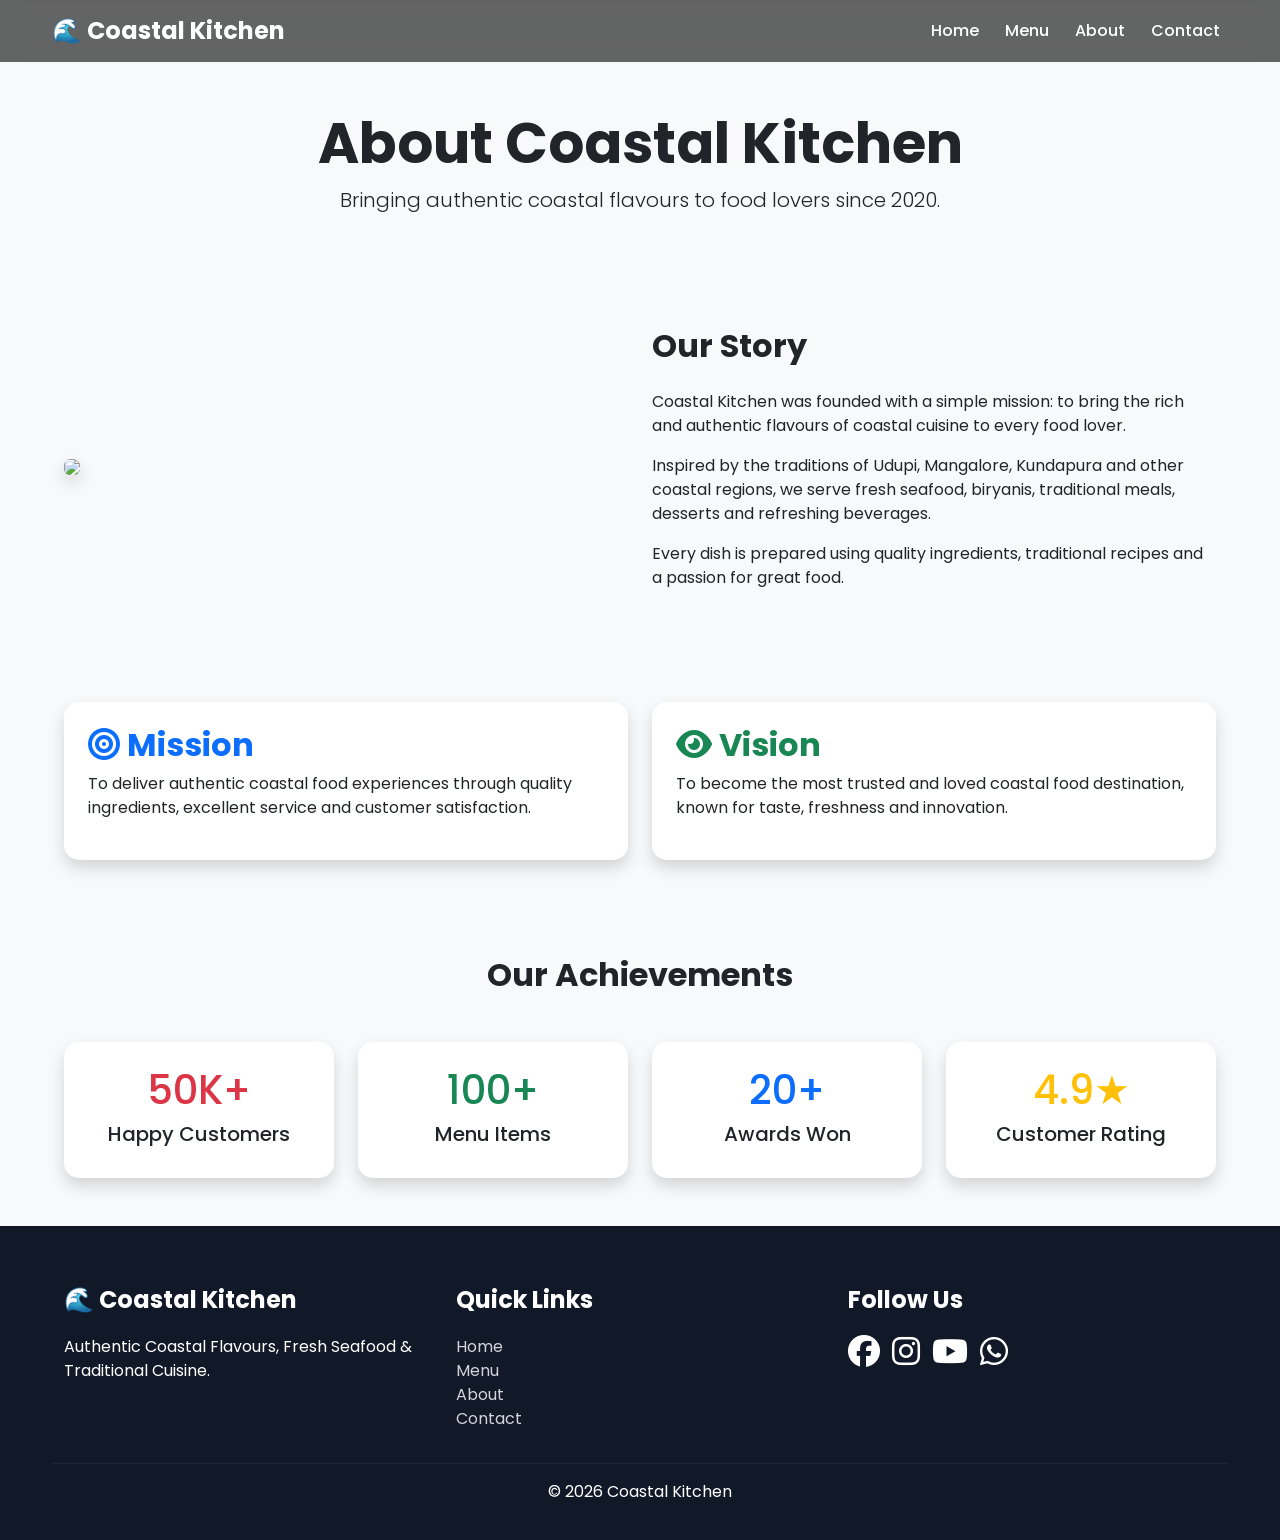
==== about.html @ a809908e "Add files via upload" ====
<!DOCTYPE html>
<html lang="en">

<head>

<meta charset="UTF-8">
<meta name="viewport" content="width=device-width, initial-scale=1.0">

<title>About Us | Coastal Kitchen</title>

<link href="https://cdn.jsdelivr.net/npm/bootstrap@5.3.3/dist/css/bootstrap.min.css" rel="stylesheet">

<link rel="stylesheet"
href="https://cdnjs.cloudflare.com/ajax/libs/font-awesome/6.5.1/css/all.min.css">

<link rel="stylesheet" href="style.css">

</head>

<body>

<!-- NAVBAR -->

<nav class="navbar navbar-expand-lg navbar-dark custom-navbar">

<div class="container">

<a class="navbar-brand fw-bold" href="index.html">
🌊 Coastal Kitchen
</a>

<button class="navbar-toggler"
type="button"
data-bs-toggle="collapse"
data-bs-target="#menu">

<span class="navbar-toggler-icon"></span>

</button>

<div class="collapse navbar-collapse" id="menu">

<ul class="navbar-nav ms-auto">

<li class="nav-item"><a class="nav-link" href="index.html">Home</a></li>
<li class="nav-item"><a class="nav-link" href="menu.html">Menu</a></li>
<li class="nav-item"><a class="nav-link active" href="about.html">About</a></li>
<li class="nav-item"><a class="nav-link" href="contact.html">Contact</a></li>

</ul>

</div>

</div>

</nav>

<!-- HERO -->

<section class="py-5 bg-light text-center">

<div class="container">

<h1 class="display-4 fw-bold">
About Coastal Kitchen
</h1>

<p class="lead">
Bringing authentic coastal flavours to food lovers since 2020.
</p>

</div>

</section>

<!-- STORY -->

<section class="py-5">

<div class="container">

<div class="row align-items-center">

<div class="col-lg-6">

<img src="https://travelclosely.com/wp-content/uploads/2019/05/best_restaurants_st_Lucia.jpg"
class="img-fluid rounded shadow">

</div>

<div class="col-lg-6">

<h2 class="fw-bold mb-4">
Our Story
</h2>

<p>
Coastal Kitchen was founded with a simple mission:
to bring the rich and authentic flavours of coastal cuisine
to every food lover.
</p>

<p>
Inspired by the traditions of Udupi, Mangalore,
Kundapura and other coastal regions, we serve
fresh seafood, biryanis, traditional meals,
desserts and refreshing beverages.
</p>

<p>
Every dish is prepared using quality ingredients,
traditional recipes and a passion for great food.
</p>

</div>

</div>

</div>

</section>

<!-- MISSION & VISION -->

<section class="py-5 bg-light">

<div class="container">

<div class="row g-4">

<div class="col-md-6">

<div class="card shadow border-0 p-4 h-100">

<h2 class="text-primary">
<i class="fas fa-bullseye"></i>
 Mission
</h2>

<p>
To deliver authentic coastal food experiences
through quality ingredients, excellent service
and customer satisfaction.
</p>

</div>

</div>

<div class="col-md-6">

<div class="card shadow border-0 p-4 h-100">

<h2 class="text-success">
<i class="fas fa-eye"></i>
 Vision
</h2>

<p>
To become the most trusted and loved coastal
food destination, known for taste, freshness
and innovation.
</p>

</div>

</div>

</div>

</div>

</section>

<!-- PART 1 END -->
 
<!-- ACHIEVEMENTS -->

<section class="py-5 bg-light">

<div class="container">

<div class="text-center mb-5">

<h2 class="fw-bold">
Our Achievements
</h2>

</div>

<div class="row text-center g-4">

<div class="col-md-3">

<div class="card shadow border-0 p-4 achievement-box">

<h1 class="text-danger">50K+</h1>

<h5>Happy Customers</h5>

</div>

</div>

<div class="col-md-3">

<div class="card shadow border-0 p-4 achievement-box">

<h1 class="text-success">100+</h1>

<h5>Menu Items</h5>

</div>

</div>

<div class="col-md-3">

<div class="card shadow border-0 p-4 achievement-box">

<h1 class="text-primary">20+</h1>

<h5>Awards Won</h5>

</div>

</div>

<div class="col-md-3">

<div class="card shadow border-0 p-4 achievement-box">

<h1 class="text-warning">4.9★</h1>

<h5>Customer Rating</h5>

</div>

</div>

</div>

</div>

</section>



<!-- FOOTER -->
<footer class="footer">

<div class="container">

<div class="row">

<div class="col-md-4">

<h4>🌊 Coastal Kitchen</h4>

<p>
Authentic Coastal Flavours,
Fresh Seafood & Traditional Cuisine.
</p>

</div>

<div class="col-md-4">

<h4>Quick Links</h4>

<ul class="list-unstyled">

<li><a href="index.html">Home</a></li>
<li><a href="menu.html">Menu</a></li>
<li><a href="about.html">About</a></li>
<li><a href="contact.html">Contact</a></li>

</ul>

</div>

<div class="col-md-4">

<h4>Follow Us</h4>

<i class="fab fa-facebook fa-2x me-2"></i>
<i class="fab fa-instagram fa-2x me-2"></i>
<i class="fab fa-youtube fa-2x me-2"></i>
<i class="fab fa-whatsapp fa-2x"></i>

</div>

</div>

<hr>

<div class="text-center">

<p>
© 2026 Coastal Kitchen
</p>

</div>

</div>

</footer>

<script src="https://cdn.jsdelivr.net/npm/bootstrap@5.3.3/dist/js/bootstrap.bundle.min.js"></script>

</body>
</html>
---- style.css ----
@import url('https://fonts.googleapis.com/css2?family=Poppins:wght@300;400;500;600;700;800&display=swap');

*{
margin:0;
padding:0;
box-sizing:border-box;
font-family:'Poppins',sans-serif;
}

html{
scroll-behavior:smooth;
}

body{
background:#f8f9fa;
overflow-x:hidden;
}

/* NAVBAR */

.custom-navbar{
background:rgba(0,0,0,0.6);
backdrop-filter:blur(10px);
}

.navbar-brand{
font-size:1.5rem;
font-weight:700;
}

.nav-link{
color:white !important;
margin-left:10px;
font-weight:500;
}

.nav-link:hover{
color:#ffc107 !important;
}

/* HERO */

.hero-section{
height:100vh;

background:
linear-gradient(
rgba(0,0,0,0.55),
rgba(0,0,0,0.55)),
url('https://images.unsplash.com/photo-1414235077428-338989a2e8c0?w=1920');

background-size:cover;
background-position:center;
display:flex;
align-items:center;
justify-content:center;
text-align:center;
}

.hero-overlay{
width:100%;
}

.hero-section h1{
font-size:4rem;
font-weight:800;
}

.hero-section p{
font-size:1.3rem;
}



/* SECTION TITLE */

section h2{
font-weight:700;
}

/* CATEGORY CARD */

.category-card{
background:white;
border-radius:15px;
overflow:hidden;
text-align:center;
box-shadow:0 5px 20px rgba(0,0,0,0.08);
transition:0.4s;
}

.category-card:hover{
transform:translateY(-8px);
}

.category-card img{
width:100%;
height:220px;
object-fit:cover;
}

.category-card h5{
padding:15px;
font-weight:600;
}

/* COLLECTIONS */

.collection-card{
position:relative;
overflow:hidden;
border-radius:15px;
cursor:pointer;
}

.collection-card img{
width:100%;
height:320px;
object-fit:cover;
transition:0.5s;
}

.collection-card:hover img{
transform:scale(1.08);
}

.collection-overlay{
position:absolute;
bottom:0;
left:0;
width:100%;
padding:20px;
color:white;

background:
linear-gradient(
transparent,
rgba(0,0,0,0.9));
}

/* RESTAURANT CARD */

.restaurant-card{
background:white;
border-radius:15px;
overflow:hidden;
box-shadow:0 5px 20px rgba(0,0,0,0.08);
transition:0.4s;
}

.restaurant-card:hover{
transform:translateY(-10px);
}

.restaurant-card img{
width:100%;
height:250px;
object-fit:cover;
display:block;
}
/* FOOD CARD */

.food-item-card{
background:white;

border-radius:15px;
overflow:hidden;
box-shadow:0 5px 20px rgba(0,0,0,0.08);
transition:0.4s;
}

.food-item-card:hover{
transform:translateY(-8px);
}

.food-item-card img{
width:100%;
height:250px;
object-fit:cover;
display:block;
}

/* OFFER SECTION */

.offer-section{
background:
linear-gradient(
135deg,
#ff512f,
#dd2476);
}
.offer-card{
    height:100%;
    padding:30px;
    text-align:center;
    border-radius:15px;
    background:rgb(240, 241, 240);
    box-shadow:0 4px 15px rgba(0,0,0,0.1);
}



.offer-card h2{
font-weight:800;
color:#dc3545;
}

/* APP SECTION */

.app-section img{
max-height:450px;
}

/* REVIEWS */

.review-card{
background:white;
padding:30px;
border-radius:15px;
text-align:center;
height:100%;

box-shadow:0 5px 20px rgba(0,0,0,0.08);
}

/* NEWSLETTER */

.newsletter-section{
background:white;
}

.newsletter-section input{
height:55px;
}

/* ABOUT PAGE */

.achievement-box{
transition:0.4s;
}

.achievement-box:hover{
transform:translateY(-8px);
}

/* CONTACT PAGE */

.card{
border-radius:15px;
}

/* FOOTER */

.footer{
background:#111827;
color:white;
padding:60px 0 20px;
}

.footer h4{
margin-bottom:20px;
font-weight:700;
}

.footer a{
color:#d1d5db;
text-decoration:none;
}

.footer a:hover{
color:#ffc107;
}

.footer i{
transition:0.3s;
}

.footer i:hover{
transform:scale(1.2);
color:#ffc107;
}

.footer hr{
border-color:rgba(255,255,255,0.2);
}

/* BUTTONS */

.btn{
border-radius:10px;
}

/* RESPONSIVE */

@media(max-width:992px){

.hero-section h1{
font-size:3rem;
}

.collection-card img{
height:250px;
}

}

@media(max-width:768px){

.hero-section{
height:auto;
padding:140px 0 80px;
}

.hero-section h1{
font-size:2.3rem;
}

.hero-section p{
font-size:1rem;
}

.location-select,
.search-input,
.search-btn{
height:50px;
}

.category-card img{
width:100%;
height:250px;
object-fit:cover;
display:block;
}

.collection-card img{
height:220px;
}

}

@media(max-width:576px){

.hero-section h1{
font-size:1.8rem;
}

.navbar-brand{
font-size:1.2rem;
}

}
.category-card img{
    width:100%;
    height:220px;
    object-fit:cover;
}
/* WHY CHOOSE US CARDS */

.features{
    padding:60px 0;
}

.features-card{
    background:#fff;
    padding:30px 20px;
    border-radius:15px;
    text-align:center;
    box-shadow:0 5px 20px rgba(0,0,0,0.08);
    transition:0.4s;
    height:100%;
}

.features-card:hover{
    transform:translateY(-8px);
}

.features-card i{
    margin-bottom:15px;
}

.features-card h5{
    font-weight:600;
    margin-bottom:10px;
}

.features-card p{
    color:#666;
    margin:0;
}
/* RESPONSIVE IMPROVEMENTS */

.container{
max-width:1200px;
}

img{
max-width:100%;
height:auto;
}

.food-item-card,
.category-card,
.restaurant-card,
.features-card{
height:100%;
}

.row{
margin-left:0;
margin-right:0;
}

@media (max-width:992px){

.hero-section h1{
font-size:3rem;
}

.collection-card img{
height:250px;
}

}

@media (max-width:768px){

.hero-section{
height:auto;
padding:120px 0 80px;
}

.hero-section h1{
font-size:2.2rem;
}

.hero-section p{
font-size:1rem;
}

.food-item-card img,
.category-card img,
.restaurant-card img{
height:200px;
}

.footer{
text-align:center;
}

}

@media (max-width:576px){

.hero-section h1{
font-size:1.8rem;
}

.navbar-brand{
font-size:1.1rem;
}

.food-item-card img,
.category-card img,
.restaurant-card img{
height:180px;
}

}
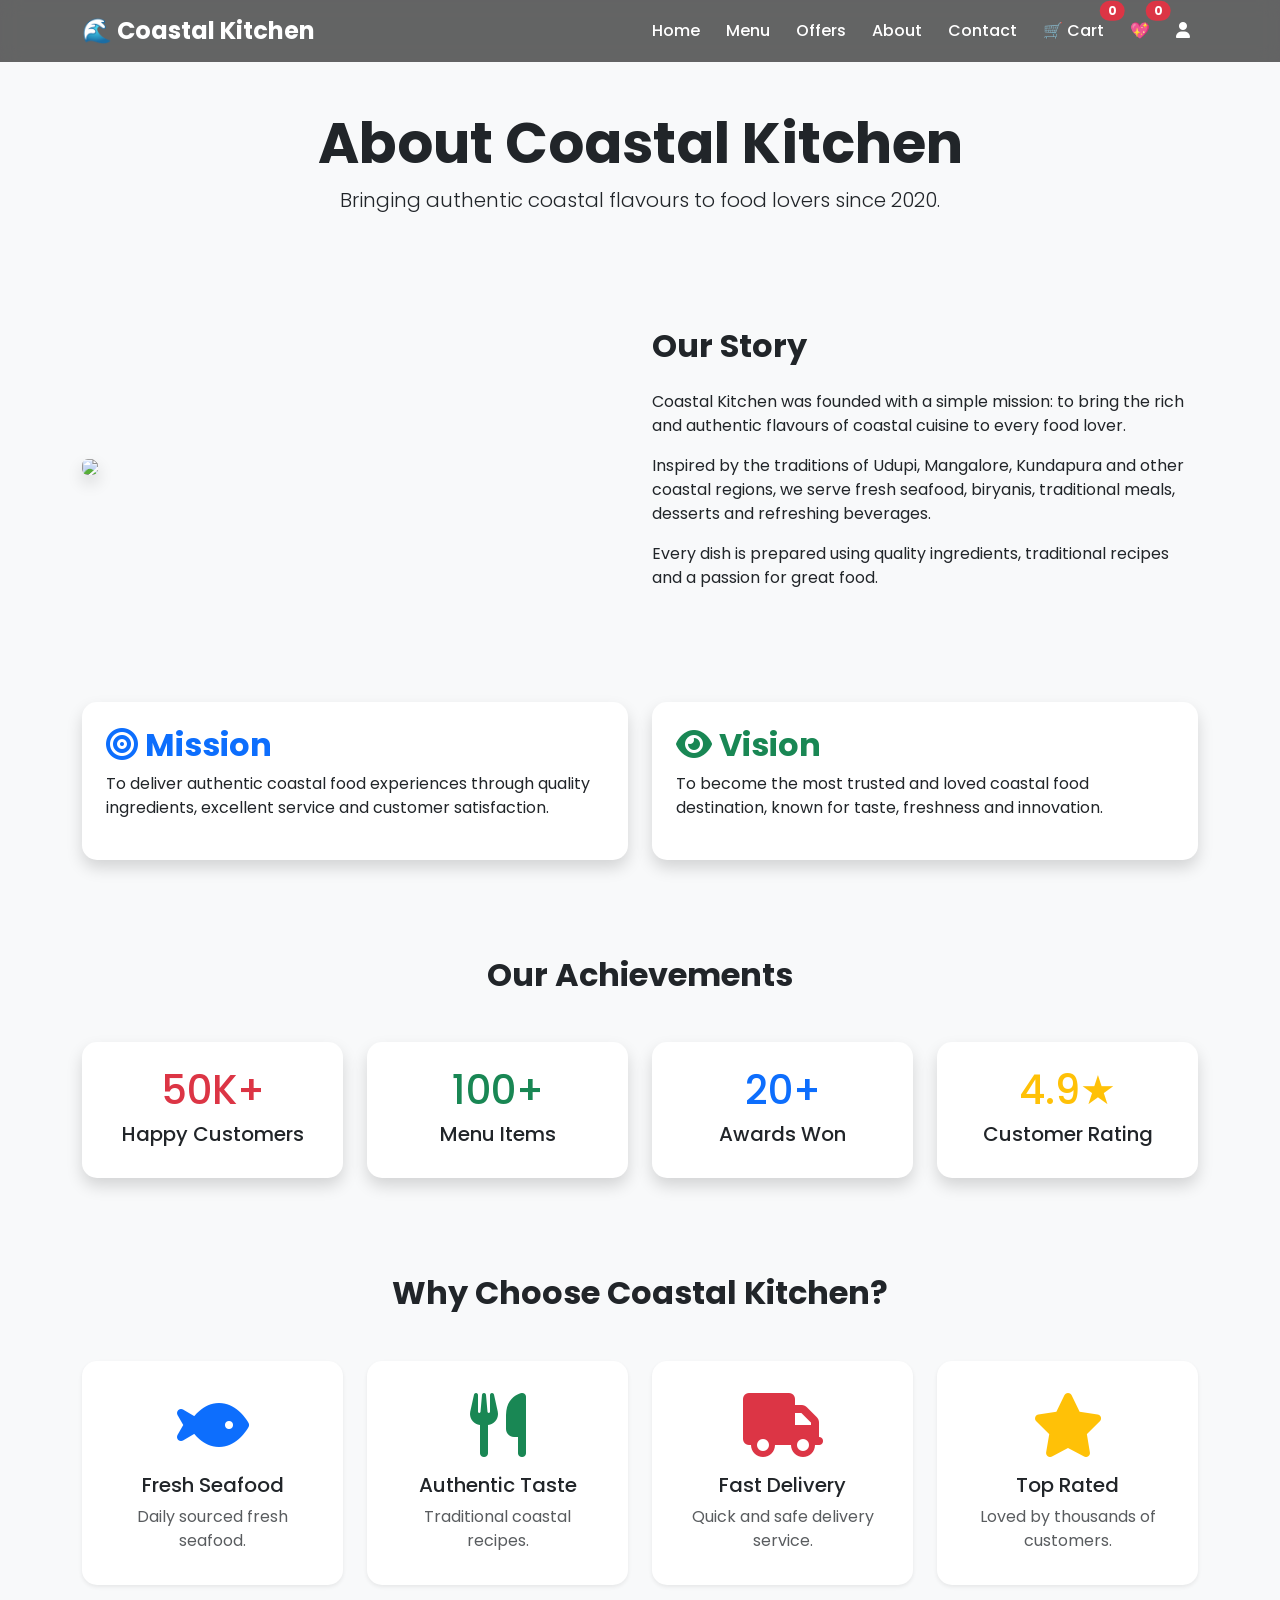
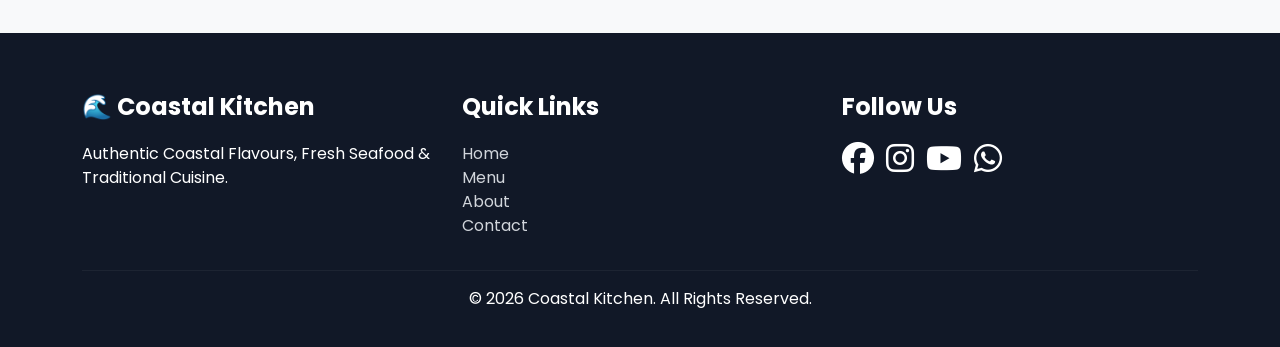
==== commit 7ec458a9: "added a wishlist" ====
--- a/about.html
+++ b/about.html
@@ -1,312 +1,386 @@
-<!DOCTYPE html>
-<html lang="en">
-
-<head>
-
-<meta charset="UTF-8">
-<meta name="viewport" content="width=device-width, initial-scale=1.0">
-
-<title>About Us | Coastal Kitchen</title>
-
-<link href="https://cdn.jsdelivr.net/npm/bootstrap@5.3.3/dist/css/bootstrap.min.css" rel="stylesheet">
-
-<link rel="stylesheet"
-href="https://cdnjs.cloudflare.com/ajax/libs/font-awesome/6.5.1/css/all.min.css">
-
-<link rel="stylesheet" href="style.css">
-
-</head>
-
-<body>
-
-<!-- NAVBAR -->
-
-<nav class="navbar navbar-expand-lg navbar-dark custom-navbar">
-
-<div class="container">
-
-<a class="navbar-brand fw-bold" href="index.html">
-🌊 Coastal Kitchen
-</a>
-
-<button class="navbar-toggler"
-type="button"
-data-bs-toggle="collapse"
-data-bs-target="#menu">
-
-<span class="navbar-toggler-icon"></span>
-
-</button>
-
-<div class="collapse navbar-collapse" id="menu">
-
-<ul class="navbar-nav ms-auto">
-
-<li class="nav-item"><a class="nav-link" href="index.html">Home</a></li>
-<li class="nav-item"><a class="nav-link" href="menu.html">Menu</a></li>
-<li class="nav-item"><a class="nav-link active" href="about.html">About</a></li>
-<li class="nav-item"><a class="nav-link" href="contact.html">Contact</a></li>
-
-</ul>
-
-</div>
-
-</div>
-
-</nav>
-
-<!-- HERO -->
-
-<section class="py-5 bg-light text-center">
-
-<div class="container">
-
-<h1 class="display-4 fw-bold">
-About Coastal Kitchen
-</h1>
-
-<p class="lead">
-Bringing authentic coastal flavours to food lovers since 2020.
-</p>
-
-</div>
-
-</section>
-
-<!-- STORY -->
-
-<section class="py-5">
-
-<div class="container">
-
-<div class="row align-items-center">
-
-<div class="col-lg-6">
-
-<img src="https://travelclosely.com/wp-content/uploads/2019/05/best_restaurants_st_Lucia.jpg"
-class="img-fluid rounded shadow">
-
-</div>
-
-<div class="col-lg-6">
-
-<h2 class="fw-bold mb-4">
-Our Story
-</h2>
-
-<p>
-Coastal Kitchen was founded with a simple mission:
-to bring the rich and authentic flavours of coastal cuisine
-to every food lover.
-</p>
-
-<p>
-Inspired by the traditions of Udupi, Mangalore,
-Kundapura and other coastal regions, we serve
-fresh seafood, biryanis, traditional meals,
-desserts and refreshing beverages.
-</p>
-
-<p>
-Every dish is prepared using quality ingredients,
-traditional recipes and a passion for great food.
-</p>
-
-</div>
-
-</div>
-
-</div>
-
-</section>
-
-<!-- MISSION & VISION -->
-
-<section class="py-5 bg-light">
-
-<div class="container">
-
-<div class="row g-4">
-
-<div class="col-md-6">
-
-<div class="card shadow border-0 p-4 h-100">
-
-<h2 class="text-primary">
-<i class="fas fa-bullseye"></i>
- Mission
-</h2>
-
-<p>
-To deliver authentic coastal food experiences
-through quality ingredients, excellent service
-and customer satisfaction.
-</p>
-
-</div>
-
-</div>
-
-<div class="col-md-6">
-
-<div class="card shadow border-0 p-4 h-100">
-
-<h2 class="text-success">
-<i class="fas fa-eye"></i>
- Vision
-</h2>
-
-<p>
-To become the most trusted and loved coastal
-food destination, known for taste, freshness
-and innovation.
-</p>
-
-</div>
-
-</div>
-
-</div>
-
-</div>
-
-</section>
-
-<!-- PART 1 END -->
- 
-<!-- ACHIEVEMENTS -->
-
-<section class="py-5 bg-light">
-
-<div class="container">
-
-<div class="text-center mb-5">
-
-<h2 class="fw-bold">
-Our Achievements
-</h2>
-
-</div>
-
-<div class="row text-center g-4">
-
-<div class="col-md-3">
-
-<div class="card shadow border-0 p-4 achievement-box">
-
-<h1 class="text-danger">50K+</h1>
-
-<h5>Happy Customers</h5>
-
-</div>
-
-</div>
-
-<div class="col-md-3">
-
-<div class="card shadow border-0 p-4 achievement-box">
-
-<h1 class="text-success">100+</h1>
-
-<h5>Menu Items</h5>
-
-</div>
-
-</div>
-
-<div class="col-md-3">
-
-<div class="card shadow border-0 p-4 achievement-box">
-
-<h1 class="text-primary">20+</h1>
-
-<h5>Awards Won</h5>
-
-</div>
-
-</div>
-
-<div class="col-md-3">
-
-<div class="card shadow border-0 p-4 achievement-box">
-
-<h1 class="text-warning">4.9★</h1>
-
-<h5>Customer Rating</h5>
-
-</div>
-
-</div>
-
-</div>
-
-</div>
-
-</section>
-
-
-
-<!-- FOOTER -->
-<footer class="footer">
-
-<div class="container">
-
-<div class="row">
-
-<div class="col-md-4">
-
-<h4>🌊 Coastal Kitchen</h4>
-
-<p>
-Authentic Coastal Flavours,
-Fresh Seafood & Traditional Cuisine.
-</p>
-
-</div>
-
-<div class="col-md-4">
-
-<h4>Quick Links</h4>
-
-<ul class="list-unstyled">
-
-<li><a href="index.html">Home</a></li>
-<li><a href="menu.html">Menu</a></li>
-<li><a href="about.html">About</a></li>
-<li><a href="contact.html">Contact</a></li>
-
-</ul>
-
-</div>
-
-<div class="col-md-4">
-
-<h4>Follow Us</h4>
-
-<i class="fab fa-facebook fa-2x me-2"></i>
-<i class="fab fa-instagram fa-2x me-2"></i>
-<i class="fab fa-youtube fa-2x me-2"></i>
-<i class="fab fa-whatsapp fa-2x"></i>
-
-</div>
-
-</div>
-
-<hr>
-
-<div class="text-center">
-
-<p>
-© 2026 Coastal Kitchen
-</p>
-
-</div>
-
-</div>
-
-</footer>
-
-<script src="https://cdn.jsdelivr.net/npm/bootstrap@5.3.3/dist/js/bootstrap.bundle.min.js"></script>
-
-</body>
+<!DOCTYPE html>
+<html lang="en">
+
+<head>
+
+<meta charset="UTF-8">
+<meta name="viewport" content="width=device-width, initial-scale=1.0">
+
+<title>About Us | Coastal Kitchen</title>
+
+<link href="https://cdn.jsdelivr.net/npm/bootstrap@5.3.3/dist/css/bootstrap.min.css" rel="stylesheet">
+
+<link rel="stylesheet"
+href="https://cdnjs.cloudflare.com/ajax/libs/font-awesome/6.5.1/css/all.min.css">
+
+<link rel="stylesheet" href="style.css">
+
+</head>
+
+<body>
+
+<!-- NAVBAR -->
+
+<nav class="navbar navbar-expand-lg navbar-dark custom-navbar">
+
+<div class="container">
+
+<a class="navbar-brand fw-bold" href="index.html">
+🌊 Coastal Kitchen
+</a>
+
+<button class="navbar-toggler"
+type="button"
+data-bs-toggle="collapse"
+data-bs-target="#menu">
+
+<span class="navbar-toggler-icon"></span>
+
+</button>
+
+<div class="collapse navbar-collapse" id="menu">
+
+<ul class="navbar-nav ms-auto">
+
+<li class="nav-item"><a class="nav-link" href="index.html">Home</a></li>
+
+<li class="nav-item"><a class="nav-link" href="menu.html">Menu</a></li>
+<li class="nav-item"><a class="nav-link" href="offers.html">Offers</a></li>
+
+<li class="nav-item"><a class="nav-link active" href="about.html">About</a></li>
+<li class="nav-item"><a class="nav-link" href="contact.html">Contact</a></li>
+
+<li class="nav-item">
+    <a class="nav-link position-relative" href="cart.html">🛒 Cart <span id="cartCount" class="position-absolute top-0 start-100 translate-middle badge rounded-pill bg-danger">0</span></a>
+</li>
+
+<li class="nav-item">
+    <a class="nav-link position-relative" href="wishlist.html">💖 <span id="wishlistCount" class="position-absolute top-0 start-100 translate-middle badge rounded-pill bg-danger">0</span></a>
+</li>
+
+<li class="nav-item">
+    <a class="nav-link" href="profile.html" title="Profile">
+        <i class="fa-solid fa-user"></i>
+    </a>
+</li>
+
+</ul>
+
+</div>
+
+</div>
+
+</nav>
+
+<section class="py-5 bg-light text-center">
+
+<div class="container">
+
+<h1 class="display-4 fw-bold">
+About Coastal Kitchen
+</h1>
+
+<p class="lead">
+Bringing authentic coastal flavours to food lovers since 2020.
+</p>
+
+</div>
+
+</section>
+
+<!-- STORY -->
+
+<section class="py-5">
+
+<div class="container">
+
+<div class="row align-items-center">
+
+<div class="col-lg-6">
+
+<img src="https://travelclosely.com/wp-content/uploads/2019/05/best_restaurants_st_Lucia.jpg"
+class="img-fluid rounded shadow">
+
+</div>
+
+<div class="col-lg-6">
+
+<h2 class="fw-bold mb-4">
+Our Story
+</h2>
+
+<p>
+Coastal Kitchen was founded with a simple mission:
+to bring the rich and authentic flavours of coastal cuisine
+to every food lover.
+</p>
+
+<p>
+Inspired by the traditions of Udupi, Mangalore,
+Kundapura and other coastal regions, we serve
+fresh seafood, biryanis, traditional meals,
+desserts and refreshing beverages.
+</p>
+
+<p>
+Every dish is prepared using quality ingredients,
+traditional recipes and a passion for great food.
+</p>
+
+</div>
+
+</div>
+
+</div>
+
+</section>
+
+<!-- MISSION & VISION -->
+
+<section class="py-5 bg-light">
+
+<div class="container">
+
+<div class="row g-4">
+
+<div class="col-md-6">
+
+<div class="card shadow border-0 p-4 h-100">
+
+<h2 class="text-primary">
+<i class="fas fa-bullseye"></i>
+ Mission
+</h2>
+
+<p>
+To deliver authentic coastal food experiences
+through quality ingredients, excellent service
+and customer satisfaction.
+</p>
+
+</div>
+
+</div>
+
+<div class="col-md-6">
+
+<div class="card shadow border-0 p-4 h-100">
+
+<h2 class="text-success">
+<i class="fas fa-eye"></i>
+ Vision
+</h2>
+
+<p>
+To become the most trusted and loved coastal
+food destination, known for taste, freshness
+and innovation.
+</p>
+
+</div>
+
+</div>
+
+</div>
+
+</div>
+
+</section>
+
+<!-- PART 1 END -->
+ 
+<!-- ACHIEVEMENTS -->
+
+<section class="py-5 bg-light">
+
+<div class="container">
+
+<div class="text-center mb-5">
+
+<h2 class="fw-bold">
+Our Achievements
+</h2>
+
+</div>
+
+<div class="row text-center g-4">
+
+<div class="col-md-3">
+
+<div class="card shadow border-0 p-4 achievement-box">
+
+<h1 class="text-danger">50K+</h1>
+
+<h5>Happy Customers</h5>
+
+</div>
+
+</div>
+
+<div class="col-md-3">
+
+<div class="card shadow border-0 p-4 achievement-box">
+
+<h1 class="text-success">100+</h1>
+
+<h5>Menu Items</h5>
+
+</div>
+
+</div>
+
+<div class="col-md-3">
+
+<div class="card shadow border-0 p-4 achievement-box">
+
+<h1 class="text-primary">20+</h1>
+
+<h5>Awards Won</h5>
+
+</div>
+
+</div>
+
+<div class="col-md-3">
+
+<div class="card shadow border-0 p-4 achievement-box">
+
+<h1 class="text-warning">4.9★</h1>
+
+<h5>Customer Rating</h5>
+
+</div>
+
+</div>
+
+</div>
+
+</div>
+
+</section>
+
+
+
+<!-- FOOTER -->
+
+<!-- FEATURES / WHY CHOOSE -->
+<section class="py-5">
+	<div class="container">
+		<div class="text-center mb-5">
+			<h2 class="fw-bold">Why Choose Coastal Kitchen?</h2>
+		</div>
+
+		<div class="row text-center g-4">
+
+			<div class="col-md-3">
+				<div class="card shadow-sm border-0 h-100 p-3">
+					<div class="card-body">
+						<i class="fas fa-fish fa-4x text-primary mb-3"></i>
+						<h5 class="card-title">Fresh Seafood</h5>
+						<p class="card-text text-muted">Daily sourced fresh seafood.</p>
+					</div>
+				</div>
+			</div>
+
+			<div class="col-md-3">
+				<div class="card shadow-sm border-0 h-100 p-3">
+					<div class="card-body">
+						<i class="fas fa-utensils fa-4x text-success mb-3"></i>
+						<h5 class="card-title">Authentic Taste</h5>
+						<p class="card-text text-muted">Traditional coastal recipes.</p>
+					</div>
+				</div>
+			</div>
+
+			<div class="col-md-3">
+				<div class="card shadow-sm border-0 h-100 p-3">
+					<div class="card-body">
+						<i class="fas fa-truck fa-4x text-danger mb-3"></i>
+						<h5 class="card-title">Fast Delivery</h5>
+						<p class="card-text text-muted">Quick and safe delivery service.</p>
+					</div>
+				</div>
+			</div>
+
+			<div class="col-md-3">
+				<div class="card shadow-sm border-0 h-100 p-3">
+					<div class="card-body">
+						<i class="fas fa-star fa-4x text-warning mb-3"></i>
+						<h5 class="card-title">Top Rated</h5>
+						<p class="card-text text-muted">Loved by thousands of customers.</p>
+					</div>
+				</div>
+			</div>
+
+		</div>
+	</div>
+</section>
+
+<footer class="footer">
+
+<div class="container">
+
+<div class="row">
+
+<div class="col-md-4">
+
+<h4>🌊 Coastal Kitchen</h4>
+
+<p>
+Authentic Coastal Flavours,
+Fresh Seafood & Traditional Cuisine.
+</p>
+
+</div>
+
+<div class="col-md-4">
+
+<h4>Quick Links</h4>
+
+<ul class="list-unstyled">
+
+<li><a href="index.html">Home</a></li>
+<li><a href="menu.html">Menu</a></li>
+<li><a href="about.html">About</a></li>
+<li><a href="contact.html">Contact</a></li>
+
+</ul>
+
+</div>
+
+<div class="col-md-4">
+
+<h4>Follow Us</h4>
+
+<i class="fab fa-facebook fa-2x me-2"></i>
+<i class="fab fa-instagram fa-2x me-2"></i>
+<i class="fab fa-youtube fa-2x me-2"></i>
+<i class="fab fa-whatsapp fa-2x"></i>
+
+</div>
+
+</div>
+
+<hr>
+
+<div class="text-center">
+
+<p>
+© 2026 Coastal Kitchen. All Rights Reserved.
+</p>
+
+</div>
+
+</div>
+
+</footer>
+
+<script src="https://cdn.jsdelivr.net/npm/bootstrap@5.3.3/dist/js/bootstrap.bundle.min.js"></script>
+<script src="cart.js"></script>
+<script>
+    if (typeof updateCartCount === 'function') updateCartCount();
+    if (typeof updateWishlistCount === 'function') updateWishlistCount();
+</script>
+
+</body>
 </html>
--- a/style.css
+++ b/style.css
@@ -1,468 +1,414 @@
-@import url('https://fonts.googleapis.com/css2?family=Poppins:wght@300;400;500;600;700;800&display=swap');
-
-*{
-margin:0;
-padding:0;
-box-sizing:border-box;
-font-family:'Poppins',sans-serif;
-}
-
-html{
-scroll-behavior:smooth;
-}
-
-body{
-background:#f8f9fa;
-overflow-x:hidden;
-}
-
-/* NAVBAR */
-
-.custom-navbar{
-background:rgba(0,0,0,0.6);
-backdrop-filter:blur(10px);
-}
-
-.navbar-brand{
-font-size:1.5rem;
-font-weight:700;
-}
-
-.nav-link{
-color:white !important;
-margin-left:10px;
-font-weight:500;
-}
-
-.nav-link:hover{
-color:#ffc107 !important;
-}
-
-/* HERO */
-
-.hero-section{
-height:100vh;
-
-background:
-linear-gradient(
-rgba(0,0,0,0.55),
-rgba(0,0,0,0.55)),
-url('https://images.unsplash.com/photo-1414235077428-338989a2e8c0?w=1920');
-
-background-size:cover;
-background-position:center;
-display:flex;
-align-items:center;
-justify-content:center;
-text-align:center;
-}
-
-.hero-overlay{
-width:100%;
-}
-
-.hero-section h1{
-font-size:4rem;
-font-weight:800;
-}
-
-.hero-section p{
-font-size:1.3rem;
-}
-
-
-
-/* SECTION TITLE */
-
-section h2{
-font-weight:700;
-}
-
-/* CATEGORY CARD */
-
-.category-card{
-background:white;
-border-radius:15px;
-overflow:hidden;
-text-align:center;
-box-shadow:0 5px 20px rgba(0,0,0,0.08);
-transition:0.4s;
-}
-
-.category-card:hover{
-transform:translateY(-8px);
-}
-
-.category-card img{
-width:100%;
-height:220px;
-object-fit:cover;
-}
-
-.category-card h5{
-padding:15px;
-font-weight:600;
-}
-
-/* COLLECTIONS */
-
-.collection-card{
-position:relative;
-overflow:hidden;
-border-radius:15px;
-cursor:pointer;
-}
-
-.collection-card img{
-width:100%;
-height:320px;
-object-fit:cover;
-transition:0.5s;
-}
-
-.collection-card:hover img{
-transform:scale(1.08);
-}
-
-.collection-overlay{
-position:absolute;
-bottom:0;
-left:0;
-width:100%;
-padding:20px;
-color:white;
-
-background:
-linear-gradient(
-transparent,
-rgba(0,0,0,0.9));
-}
-
-/* RESTAURANT CARD */
-
-.restaurant-card{
-background:white;
-border-radius:15px;
-overflow:hidden;
-box-shadow:0 5px 20px rgba(0,0,0,0.08);
-transition:0.4s;
-}
-
-.restaurant-card:hover{
-transform:translateY(-10px);
-}
-
-.restaurant-card img{
-width:100%;
-height:250px;
-object-fit:cover;
-display:block;
-}
-/* FOOD CARD */
-
-.food-item-card{
-background:white;
-
-border-radius:15px;
-overflow:hidden;
-box-shadow:0 5px 20px rgba(0,0,0,0.08);
-transition:0.4s;
-}
-
-.food-item-card:hover{
-transform:translateY(-8px);
-}
-
-.food-item-card img{
-width:100%;
-height:250px;
-object-fit:cover;
-display:block;
-}
-
-/* OFFER SECTION */
-
-.offer-section{
-background:
-linear-gradient(
-135deg,
-#ff512f,
-#dd2476);
-}
-.offer-card{
-    height:100%;
-    padding:30px;
-    text-align:center;
-    border-radius:15px;
-    background:rgb(240, 241, 240);
-    box-shadow:0 4px 15px rgba(0,0,0,0.1);
-}
-
-
-
-.offer-card h2{
-font-weight:800;
-color:#dc3545;
-}
-
-/* APP SECTION */
-
-.app-section img{
-max-height:450px;
-}
-
-/* REVIEWS */
-
-.review-card{
-background:white;
-padding:30px;
-border-radius:15px;
-text-align:center;
-height:100%;
-
-box-shadow:0 5px 20px rgba(0,0,0,0.08);
-}
-
-/* NEWSLETTER */
-
-.newsletter-section{
-background:white;
-}
-
-.newsletter-section input{
-height:55px;
-}
-
-/* ABOUT PAGE */
-
-.achievement-box{
-transition:0.4s;
-}
-
-.achievement-box:hover{
-transform:translateY(-8px);
-}
-
-/* CONTACT PAGE */
-
-.card{
-border-radius:15px;
-}
-
-/* FOOTER */
-
-.footer{
-background:#111827;
-color:white;
-padding:60px 0 20px;
-}
-
-.footer h4{
-margin-bottom:20px;
-font-weight:700;
-}
-
-.footer a{
-color:#d1d5db;
-text-decoration:none;
-}
-
-.footer a:hover{
-color:#ffc107;
-}
-
-.footer i{
-transition:0.3s;
-}
-
-.footer i:hover{
-transform:scale(1.2);
-color:#ffc107;
-}
-
-.footer hr{
-border-color:rgba(255,255,255,0.2);
-}
-
-/* BUTTONS */
-
-.btn{
-border-radius:10px;
-}
-
-/* RESPONSIVE */
-
-@media(max-width:992px){
-
-.hero-section h1{
-font-size:3rem;
-}
-
-.collection-card img{
-height:250px;
-}
-
-}
-
-@media(max-width:768px){
-
-.hero-section{
-height:auto;
-padding:140px 0 80px;
-}
-
-.hero-section h1{
-font-size:2.3rem;
-}
-
-.hero-section p{
-font-size:1rem;
-}
-
-.location-select,
-.search-input,
-.search-btn{
-height:50px;
-}
-
-.category-card img{
-width:100%;
-height:250px;
-object-fit:cover;
-display:block;
-}
-
-.collection-card img{
-height:220px;
-}
-
-}
-
-@media(max-width:576px){
-
-.hero-section h1{
-font-size:1.8rem;
-}
-
-.navbar-brand{
-font-size:1.2rem;
-}
-
-}
-.category-card img{
-    width:100%;
-    height:220px;
-    object-fit:cover;
-}
-/* WHY CHOOSE US CARDS */
-
-.features{
-    padding:60px 0;
-}
-
-.features-card{
-    background:#fff;
-    padding:30px 20px;
-    border-radius:15px;
-    text-align:center;
-    box-shadow:0 5px 20px rgba(0,0,0,0.08);
-    transition:0.4s;
-    height:100%;
-}
-
-.features-card:hover{
-    transform:translateY(-8px);
-}
-
-.features-card i{
-    margin-bottom:15px;
-}
-
-.features-card h5{
-    font-weight:600;
-    margin-bottom:10px;
-}
-
-.features-card p{
-    color:#666;
-    margin:0;
-}
-/* RESPONSIVE IMPROVEMENTS */
-
-.container{
-max-width:1200px;
-}
-
-img{
-max-width:100%;
-height:auto;
-}
-
-.food-item-card,
-.category-card,
-.restaurant-card,
-.features-card{
-height:100%;
-}
-
-.row{
-margin-left:0;
-margin-right:0;
-}
-
-@media (max-width:992px){
-
-.hero-section h1{
-font-size:3rem;
-}
-
-.collection-card img{
-height:250px;
-}
-
-}
-
-@media (max-width:768px){
-
-.hero-section{
-height:auto;
-padding:120px 0 80px;
-}
-
-.hero-section h1{
-font-size:2.2rem;
-}
-
-.hero-section p{
-font-size:1rem;
-}
-
-.food-item-card img,
-.category-card img,
-.restaurant-card img{
-height:200px;
-}
-
-.footer{
-text-align:center;
-}
-
-}
-
-@media (max-width:576px){
-
-.hero-section h1{
-font-size:1.8rem;
-}
-
-.navbar-brand{
-font-size:1.1rem;
-}
-
-.food-item-card img,
-.category-card img,
-.restaurant-card img{
-height:180px;
-}
-
+@import url('https://fonts.googleapis.com/css2?family=Poppins:wght@300;400;500;600;700;800&display=swap');
+
+*{
+margin:0;
+padding:0;
+box-sizing:border-box;
+font-family:'Poppins',sans-serif;
+}
+
+html{
+scroll-behavior:smooth;
+}
+
+body{
+background:#f8f9fa;
+overflow-x:hidden;
+}
+
+/* NAVBAR */
+
+.custom-navbar{
+background:rgba(0,0,0,0.6);
+backdrop-filter:blur(10px);
+}
+
+.navbar-brand{
+font-size:1.5rem;
+font-weight:700;
+}
+
+.nav-link{
+color:white !important;
+margin-left:10px;
+font-weight:500;
+}
+
+.nav-link:hover{
+color:#ffc107 !important;
+}
+
+/* HERO */
+
+.hero-section{
+height:100vh;
+
+background:
+linear-gradient(
+rgba(0,0,0,0.55),
+rgba(0,0,0,0.55)),
+url('https://images.unsplash.com/photo-1414235077428-338989a2e8c0?w=1920');
+
+background-size:cover;
+background-position:center;
+display:flex;
+align-items:center;
+justify-content:center;
+text-align:center;
+}
+
+.hero-overlay{
+width:100%;
+}
+
+.hero-section h1{
+font-size:4rem;
+font-weight:800;
+}
+
+.hero-section p{
+font-size:1.3rem;
+}
+
+
+
+/* SECTION TITLE */
+
+section h2{
+font-weight:700;
+}
+
+/* CATEGORY CARD */
+
+.category-card{
+background:white;
+border-radius:15px;
+overflow:hidden;
+text-align:center;
+box-shadow:0 5px 20px rgba(0,0,0,0.08);
+transition:0.4s;
+}
+
+.category-card:hover{
+transform:translateY(-8px);
+}
+
+.category-card img{
+width:100%;
+height:220px;
+object-fit:cover;
+}
+
+.category-card h5{
+padding:15px;
+font-weight:600;
+}
+
+/* COLLECTIONS */
+
+.collection-card{
+position:relative;
+overflow:hidden;
+border-radius:15px;
+cursor:pointer;
+}
+
+.collection-card img{
+width:100%;
+height:320px;
+object-fit:cover;
+transition:0.5s;
+}
+
+.collection-card:hover img{
+transform:scale(1.08);
+}
+
+.collection-overlay{
+position:absolute;
+bottom:0;
+left:0;
+width:100%;
+padding:20px;
+color:white;
+
+background:
+linear-gradient(
+transparent,
+rgba(0,0,0,0.9));
+}
+
+/* RESTAURANT CARD */
+
+.restaurant-card{
+background:white;
+border-radius:15px;
+overflow:hidden;
+box-shadow:0 5px 20px rgba(0,0,0,0.08);
+transition:0.4s;
+}
+
+.restaurant-card:hover{
+transform:translateY(-10px);
+}
+
+.restaurant-card img{
+width:100%;
+height:220px;
+object-fit:cover;
+}
+
+/* FOOD CARD */
+
+.food-item-card{
+background:white;
+
+border-radius:15px;
+overflow:hidden;
+box-shadow:0 5px 20px rgba(0,0,0,0.08);
+transition:0.4s;
+position: relative;
+}
+
+.wishlist-btn{
+position:absolute;
+top:12px;
+right:12px;
+border-radius:50%;
+width:40px;
+height:40px;
+display:flex;
+align-items:center;
+justify-content:center;
+background: rgba(255,255,255,0.95);
+box-shadow: 0 3px 10px rgba(0,0,0,0.08);
+}
+
+.wishlist-btn i{
+    color: #8b0000;
+    font-size:18px;
+}
+
+.wishlist-btn .fa-solid{
+    color:#5a0000;
+}
+
+/* Make top-nav wishlist heart more visible */
+.navbar .fa-heart{
+    color: #c62828;
+    text-shadow: 0 1px 0 rgba(0,0,0,0.2);
+}
+
+.food-item-card:hover{
+transform:translateY(-8px);
+}
+
+.food-item-card img{
+width:100%;
+height:240px;
+object-fit:contain;
+}
+
+/* OFFER SECTION */
+
+.offer-section{
+background:
+linear-gradient(
+135deg,
+#ff512f,
+#dd2476);
+}
+
+.offer-card{
+background:white;
+padding:35px;
+border-radius:15px;
+text-align:center;
+}
+
+.offer-card h2{
+font-weight:800;
+color:#dc3545;
+}
+
+/* APP SECTION */
+
+.app-section img{
+max-height:450px;
+}
+
+/* REVIEWS */
+
+.review-card{
+background:white;
+padding:30px;
+border-radius:15px;
+text-align:center;
+height:100%;
+
+box-shadow:0 5px 20px rgba(0,0,0,0.08);
+}
+
+/* NEWSLETTER */
+
+.newsletter-section{
+background:white;
+}
+
+.newsletter-section input{
+height:55px;
+}
+
+/* ABOUT PAGE */
+
+.achievement-box{
+transition:0.4s;
+}
+
+.achievement-box:hover{
+transform:translateY(-8px);
+}
+
+/* CONTACT PAGE */
+
+.card{
+border-radius:15px;
+}
+
+/* FOOTER */
+
+.footer{
+background:#111827;
+color:white;
+padding:60px 0 20px;
+}
+
+.footer h4{
+margin-bottom:20px;
+font-weight:700;
+}
+
+.footer a{
+color:#d1d5db;
+text-decoration:none;
+}
+
+.footer a:hover{
+color:#ffc107;
+}
+
+.footer i{
+transition:0.3s;
+}
+
+.footer i:hover{
+transform:scale(1.2);
+color:#ffc107;
+}
+
+.footer hr{
+border-color:rgba(255,255,255,0.2);
+}
+
+/* BUTTONS */
+
+.btn{
+border-radius:10px;
+}
+
+/* RESPONSIVE */
+
+@media(max-width:992px){
+
+.hero-section h1{
+font-size:3rem;
+}
+
+.collection-card img{
+height:250px;
+}
+
+}
+
+@media(max-width:768px){
+
+.hero-section{
+height:auto;
+padding:140px 0 80px;
+}
+
+.hero-section h1{
+font-size:2.3rem;
+}
+
+.hero-section p{
+font-size:1rem;
+}
+
+.location-select,
+.search-input,
+.search-btn{
+height:50px;
+}
+
+.category-card img,
+.restaurant-card img,
+.food-item-card img{
+height:200px;
+}
+
+.collection-card img{
+height:220px;
+}
+
+}
+
+@media(max-width:576px){
+
+.hero-section h1{
+font-size:1.8rem;
+}
+
+.navbar-brand{
+font-size:1.2rem;
+}
+
+}
+.category-card img{
+    width:100%;
+    height:220px;
+    object-fit:cover;
+}
+/* WHY CHOOSE US CARDS */
+
+.features{
+    padding:60px 0;
+}
+
+.features-card{
+    background:#fff;
+    padding:30px 20px;
+    border-radius:15px;
+    text-align:center;
+    box-shadow:0 5px 20px rgba(0,0,0,0.08);
+    transition:0.4s;
+    height:100%;
+}
+
+.features-card:hover{
+    transform:translateY(-8px);
+}
+
+.features-card i{
+    margin-bottom:15px;
+}
+
+.features-card h5{
+    font-weight:600;
+    margin-bottom:10px;
+}
+
+.features-card p{
+    color:#666;
+    margin:0;
 }
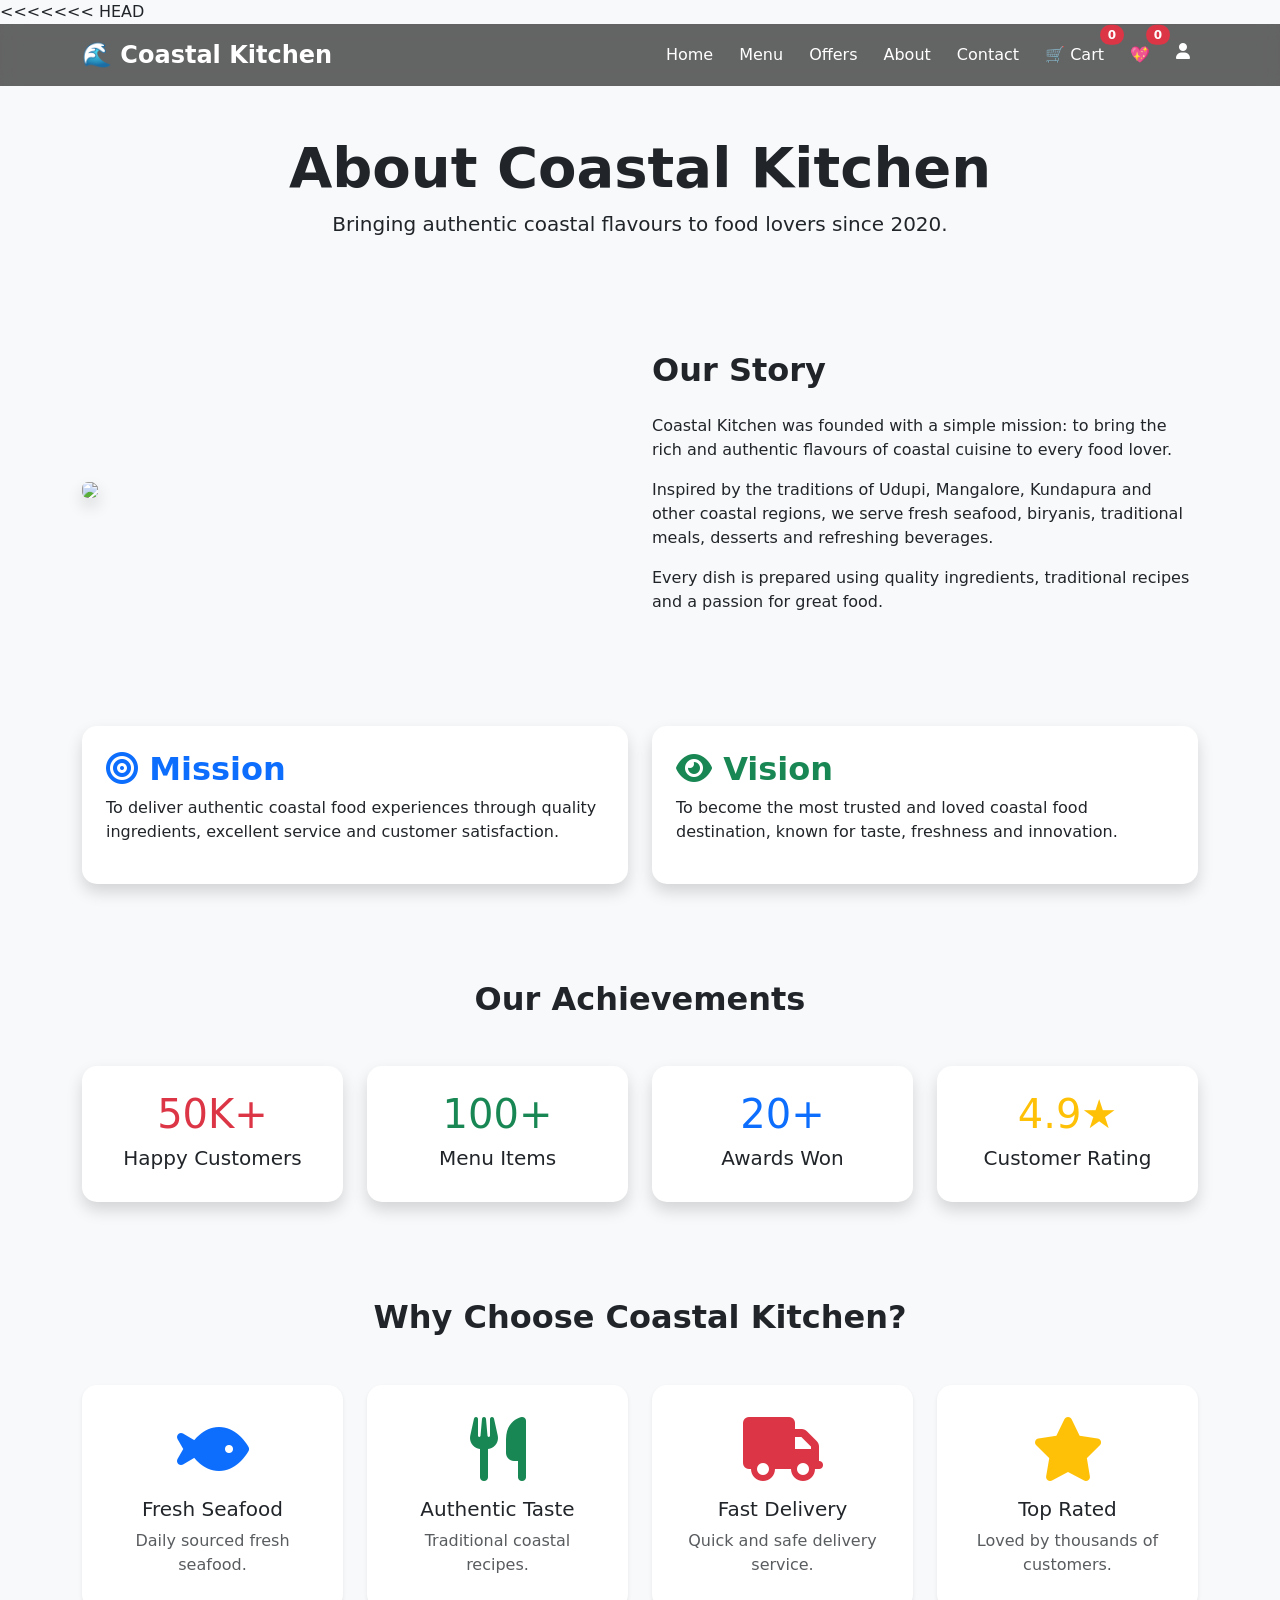
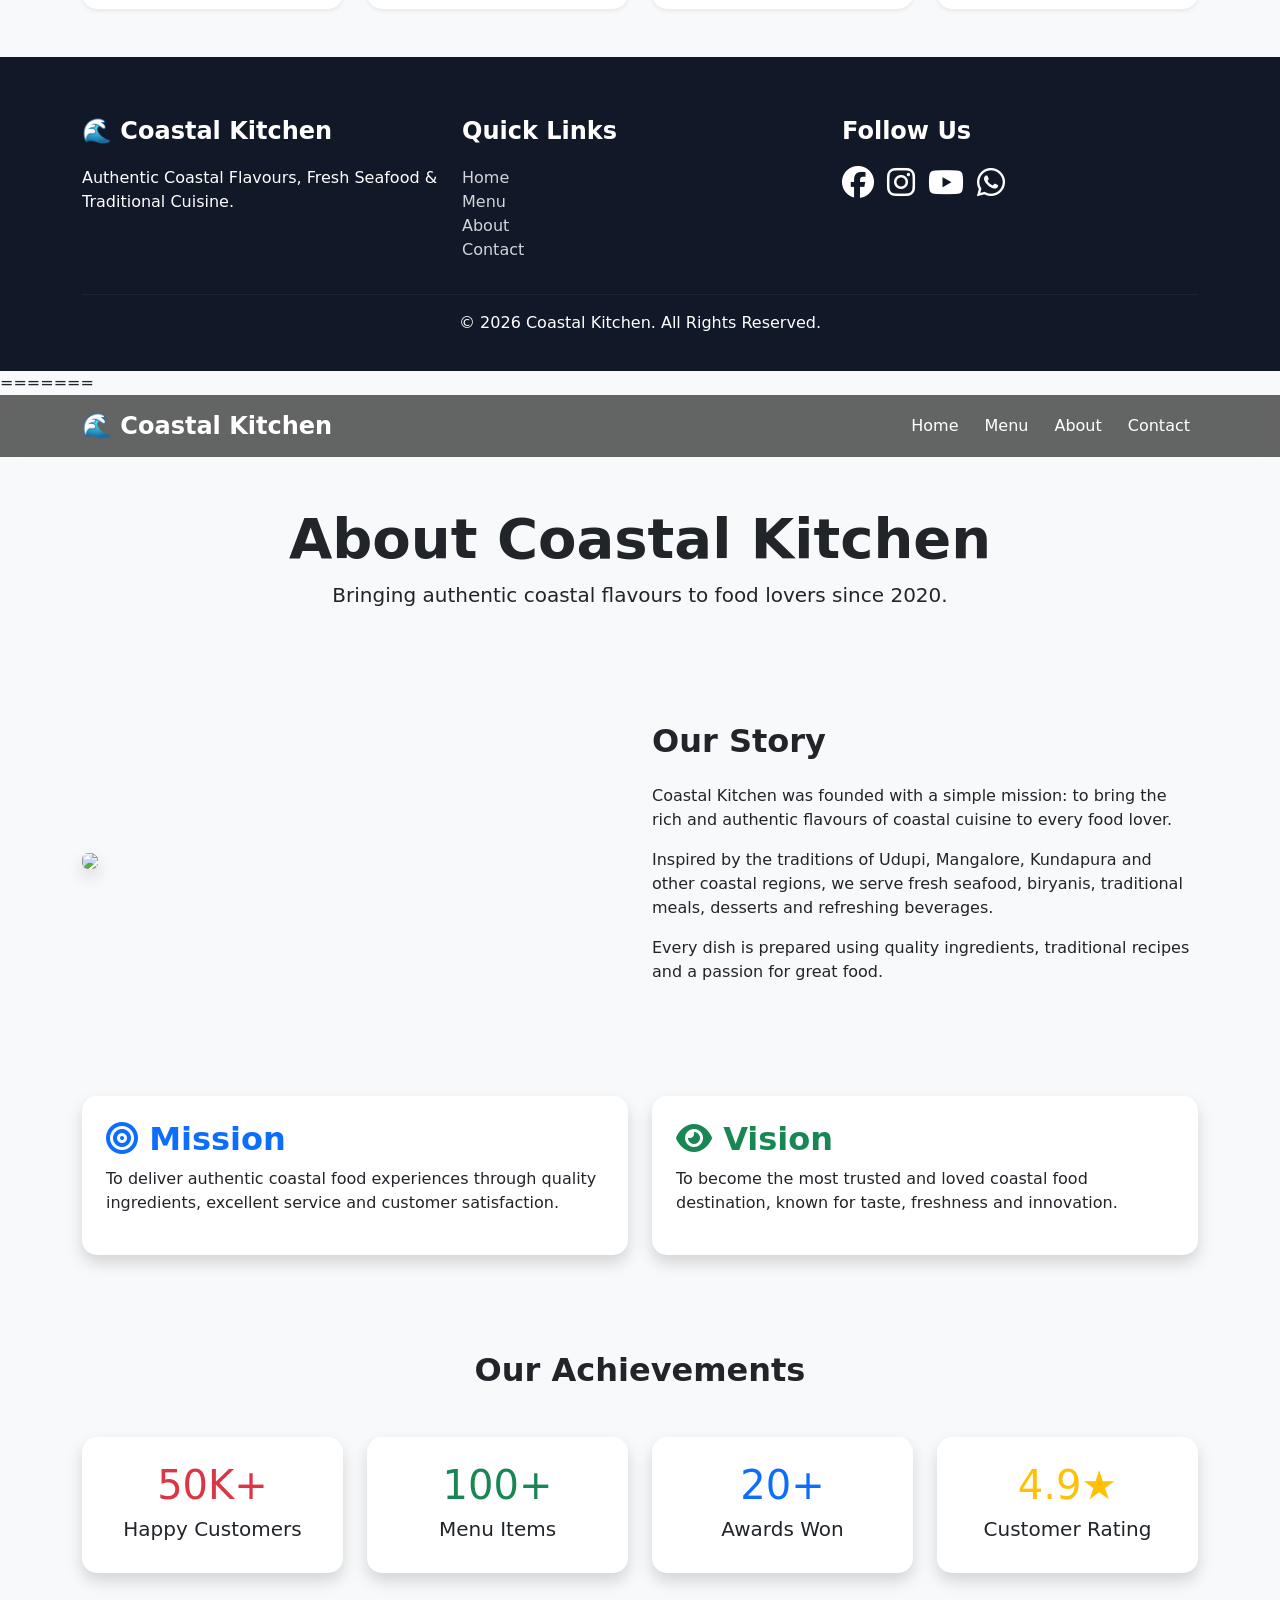
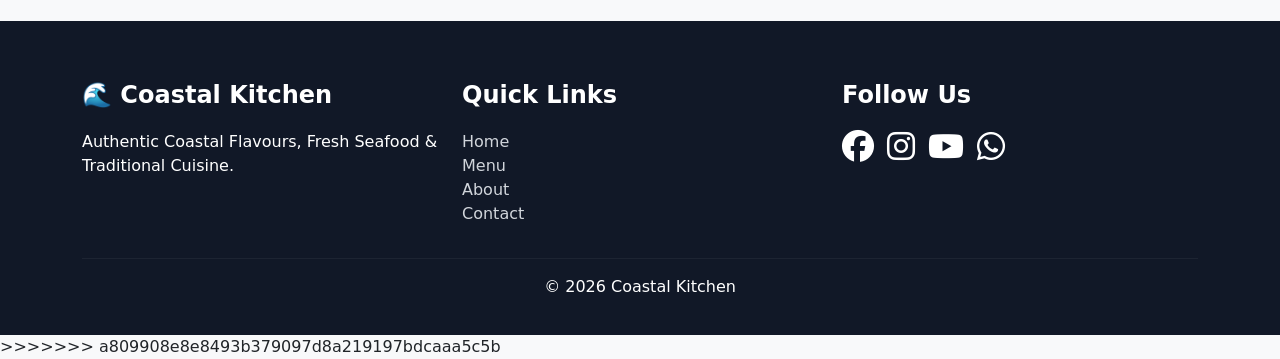
==== commit 4144fcb9: "Merge with remote and add updated files" ====
--- a/about.html
+++ b/about.html
@@ -1,3 +1,4 @@
+<<<<<<< HEAD
 <!DOCTYPE html>
 <html lang="en">
 
@@ -383,4 +384,317 @@
 </script>
 
 </body>
+=======
+<!DOCTYPE html>
+<html lang="en">
+
+<head>
+
+<meta charset="UTF-8">
+<meta name="viewport" content="width=device-width, initial-scale=1.0">
+
+<title>About Us | Coastal Kitchen</title>
+
+<link href="https://cdn.jsdelivr.net/npm/bootstrap@5.3.3/dist/css/bootstrap.min.css" rel="stylesheet">
+
+<link rel="stylesheet"
+href="https://cdnjs.cloudflare.com/ajax/libs/font-awesome/6.5.1/css/all.min.css">
+
+<link rel="stylesheet" href="style.css">
+
+</head>
+
+<body>
+
+<!-- NAVBAR -->
+
+<nav class="navbar navbar-expand-lg navbar-dark custom-navbar">
+
+<div class="container">
+
+<a class="navbar-brand fw-bold" href="index.html">
+🌊 Coastal Kitchen
+</a>
+
+<button class="navbar-toggler"
+type="button"
+data-bs-toggle="collapse"
+data-bs-target="#menu">
+
+<span class="navbar-toggler-icon"></span>
+
+</button>
+
+<div class="collapse navbar-collapse" id="menu">
+
+<ul class="navbar-nav ms-auto">
+
+<li class="nav-item"><a class="nav-link" href="index.html">Home</a></li>
+<li class="nav-item"><a class="nav-link" href="menu.html">Menu</a></li>
+<li class="nav-item"><a class="nav-link active" href="about.html">About</a></li>
+<li class="nav-item"><a class="nav-link" href="contact.html">Contact</a></li>
+
+</ul>
+
+</div>
+
+</div>
+
+</nav>
+
+<!-- HERO -->
+
+<section class="py-5 bg-light text-center">
+
+<div class="container">
+
+<h1 class="display-4 fw-bold">
+About Coastal Kitchen
+</h1>
+
+<p class="lead">
+Bringing authentic coastal flavours to food lovers since 2020.
+</p>
+
+</div>
+
+</section>
+
+<!-- STORY -->
+
+<section class="py-5">
+
+<div class="container">
+
+<div class="row align-items-center">
+
+<div class="col-lg-6">
+
+<img src="https://travelclosely.com/wp-content/uploads/2019/05/best_restaurants_st_Lucia.jpg"
+class="img-fluid rounded shadow">
+
+</div>
+
+<div class="col-lg-6">
+
+<h2 class="fw-bold mb-4">
+Our Story
+</h2>
+
+<p>
+Coastal Kitchen was founded with a simple mission:
+to bring the rich and authentic flavours of coastal cuisine
+to every food lover.
+</p>
+
+<p>
+Inspired by the traditions of Udupi, Mangalore,
+Kundapura and other coastal regions, we serve
+fresh seafood, biryanis, traditional meals,
+desserts and refreshing beverages.
+</p>
+
+<p>
+Every dish is prepared using quality ingredients,
+traditional recipes and a passion for great food.
+</p>
+
+</div>
+
+</div>
+
+</div>
+
+</section>
+
+<!-- MISSION & VISION -->
+
+<section class="py-5 bg-light">
+
+<div class="container">
+
+<div class="row g-4">
+
+<div class="col-md-6">
+
+<div class="card shadow border-0 p-4 h-100">
+
+<h2 class="text-primary">
+<i class="fas fa-bullseye"></i>
+ Mission
+</h2>
+
+<p>
+To deliver authentic coastal food experiences
+through quality ingredients, excellent service
+and customer satisfaction.
+</p>
+
+</div>
+
+</div>
+
+<div class="col-md-6">
+
+<div class="card shadow border-0 p-4 h-100">
+
+<h2 class="text-success">
+<i class="fas fa-eye"></i>
+ Vision
+</h2>
+
+<p>
+To become the most trusted and loved coastal
+food destination, known for taste, freshness
+and innovation.
+</p>
+
+</div>
+
+</div>
+
+</div>
+
+</div>
+
+</section>
+
+<!-- PART 1 END -->
+ 
+<!-- ACHIEVEMENTS -->
+
+<section class="py-5 bg-light">
+
+<div class="container">
+
+<div class="text-center mb-5">
+
+<h2 class="fw-bold">
+Our Achievements
+</h2>
+
+</div>
+
+<div class="row text-center g-4">
+
+<div class="col-md-3">
+
+<div class="card shadow border-0 p-4 achievement-box">
+
+<h1 class="text-danger">50K+</h1>
+
+<h5>Happy Customers</h5>
+
+</div>
+
+</div>
+
+<div class="col-md-3">
+
+<div class="card shadow border-0 p-4 achievement-box">
+
+<h1 class="text-success">100+</h1>
+
+<h5>Menu Items</h5>
+
+</div>
+
+</div>
+
+<div class="col-md-3">
+
+<div class="card shadow border-0 p-4 achievement-box">
+
+<h1 class="text-primary">20+</h1>
+
+<h5>Awards Won</h5>
+
+</div>
+
+</div>
+
+<div class="col-md-3">
+
+<div class="card shadow border-0 p-4 achievement-box">
+
+<h1 class="text-warning">4.9★</h1>
+
+<h5>Customer Rating</h5>
+
+</div>
+
+</div>
+
+</div>
+
+</div>
+
+</section>
+
+
+
+<!-- FOOTER -->
+<footer class="footer">
+
+<div class="container">
+
+<div class="row">
+
+<div class="col-md-4">
+
+<h4>🌊 Coastal Kitchen</h4>
+
+<p>
+Authentic Coastal Flavours,
+Fresh Seafood & Traditional Cuisine.
+</p>
+
+</div>
+
+<div class="col-md-4">
+
+<h4>Quick Links</h4>
+
+<ul class="list-unstyled">
+
+<li><a href="index.html">Home</a></li>
+<li><a href="menu.html">Menu</a></li>
+<li><a href="about.html">About</a></li>
+<li><a href="contact.html">Contact</a></li>
+
+</ul>
+
+</div>
+
+<div class="col-md-4">
+
+<h4>Follow Us</h4>
+
+<i class="fab fa-facebook fa-2x me-2"></i>
+<i class="fab fa-instagram fa-2x me-2"></i>
+<i class="fab fa-youtube fa-2x me-2"></i>
+<i class="fab fa-whatsapp fa-2x"></i>
+
+</div>
+
+</div>
+
+<hr>
+
+<div class="text-center">
+
+<p>
+© 2026 Coastal Kitchen
+</p>
+
+</div>
+
+</div>
+
+</footer>
+
+<script src="https://cdn.jsdelivr.net/npm/bootstrap@5.3.3/dist/js/bootstrap.bundle.min.js"></script>
+
+</body>
+>>>>>>> a809908e8e8493b379097d8a219197bdcaaa5c5b
 </html>
--- a/style.css
+++ b/style.css
@@ -1,3 +1,4 @@
+<<<<<<< HEAD
 @import url('https://fonts.googleapis.com/css2?family=Poppins:wght@300;400;500;600;700;800&display=swap');
 
 *{
@@ -411,4 +412,473 @@
 .features-card p{
     color:#666;
     margin:0;
+=======
+@import url('https://fonts.googleapis.com/css2?family=Poppins:wght@300;400;500;600;700;800&display=swap');
+
+*{
+margin:0;
+padding:0;
+box-sizing:border-box;
+font-family:'Poppins',sans-serif;
+}
+
+html{
+scroll-behavior:smooth;
+}
+
+body{
+background:#f8f9fa;
+overflow-x:hidden;
+}
+
+/* NAVBAR */
+
+.custom-navbar{
+background:rgba(0,0,0,0.6);
+backdrop-filter:blur(10px);
+}
+
+.navbar-brand{
+font-size:1.5rem;
+font-weight:700;
+}
+
+.nav-link{
+color:white !important;
+margin-left:10px;
+font-weight:500;
+}
+
+.nav-link:hover{
+color:#ffc107 !important;
+}
+
+/* HERO */
+
+.hero-section{
+height:100vh;
+
+background:
+linear-gradient(
+rgba(0,0,0,0.55),
+rgba(0,0,0,0.55)),
+url('https://images.unsplash.com/photo-1414235077428-338989a2e8c0?w=1920');
+
+background-size:cover;
+background-position:center;
+display:flex;
+align-items:center;
+justify-content:center;
+text-align:center;
+}
+
+.hero-overlay{
+width:100%;
+}
+
+.hero-section h1{
+font-size:4rem;
+font-weight:800;
+}
+
+.hero-section p{
+font-size:1.3rem;
+}
+
+
+
+/* SECTION TITLE */
+
+section h2{
+font-weight:700;
+}
+
+/* CATEGORY CARD */
+
+.category-card{
+background:white;
+border-radius:15px;
+overflow:hidden;
+text-align:center;
+box-shadow:0 5px 20px rgba(0,0,0,0.08);
+transition:0.4s;
+}
+
+.category-card:hover{
+transform:translateY(-8px);
+}
+
+.category-card img{
+width:100%;
+height:220px;
+object-fit:cover;
+}
+
+.category-card h5{
+padding:15px;
+font-weight:600;
+}
+
+/* COLLECTIONS */
+
+.collection-card{
+position:relative;
+overflow:hidden;
+border-radius:15px;
+cursor:pointer;
+}
+
+.collection-card img{
+width:100%;
+height:320px;
+object-fit:cover;
+transition:0.5s;
+}
+
+.collection-card:hover img{
+transform:scale(1.08);
+}
+
+.collection-overlay{
+position:absolute;
+bottom:0;
+left:0;
+width:100%;
+padding:20px;
+color:white;
+
+background:
+linear-gradient(
+transparent,
+rgba(0,0,0,0.9));
+}
+
+/* RESTAURANT CARD */
+
+.restaurant-card{
+background:white;
+border-radius:15px;
+overflow:hidden;
+box-shadow:0 5px 20px rgba(0,0,0,0.08);
+transition:0.4s;
+}
+
+.restaurant-card:hover{
+transform:translateY(-10px);
+}
+
+.restaurant-card img{
+width:100%;
+height:250px;
+object-fit:cover;
+display:block;
+}
+/* FOOD CARD */
+
+.food-item-card{
+background:white;
+
+border-radius:15px;
+overflow:hidden;
+box-shadow:0 5px 20px rgba(0,0,0,0.08);
+transition:0.4s;
+}
+
+.food-item-card:hover{
+transform:translateY(-8px);
+}
+
+.food-item-card img{
+width:100%;
+height:250px;
+object-fit:cover;
+display:block;
+}
+
+/* OFFER SECTION */
+
+.offer-section{
+background:
+linear-gradient(
+135deg,
+#ff512f,
+#dd2476);
+}
+.offer-card{
+    height:100%;
+    padding:30px;
+    text-align:center;
+    border-radius:15px;
+    background:rgb(240, 241, 240);
+    box-shadow:0 4px 15px rgba(0,0,0,0.1);
+}
+
+
+
+.offer-card h2{
+font-weight:800;
+color:#dc3545;
+}
+
+/* APP SECTION */
+
+.app-section img{
+max-height:450px;
+}
+
+/* REVIEWS */
+
+.review-card{
+background:white;
+padding:30px;
+border-radius:15px;
+text-align:center;
+height:100%;
+
+box-shadow:0 5px 20px rgba(0,0,0,0.08);
+}
+
+/* NEWSLETTER */
+
+.newsletter-section{
+background:white;
+}
+
+.newsletter-section input{
+height:55px;
+}
+
+/* ABOUT PAGE */
+
+.achievement-box{
+transition:0.4s;
+}
+
+.achievement-box:hover{
+transform:translateY(-8px);
+}
+
+/* CONTACT PAGE */
+
+.card{
+border-radius:15px;
+}
+
+/* FOOTER */
+
+.footer{
+background:#111827;
+color:white;
+padding:60px 0 20px;
+}
+
+.footer h4{
+margin-bottom:20px;
+font-weight:700;
+}
+
+.footer a{
+color:#d1d5db;
+text-decoration:none;
+}
+
+.footer a:hover{
+color:#ffc107;
+}
+
+.footer i{
+transition:0.3s;
+}
+
+.footer i:hover{
+transform:scale(1.2);
+color:#ffc107;
+}
+
+.footer hr{
+border-color:rgba(255,255,255,0.2);
+}
+
+/* BUTTONS */
+
+.btn{
+border-radius:10px;
+}
+
+/* RESPONSIVE */
+
+@media(max-width:992px){
+
+.hero-section h1{
+font-size:3rem;
+}
+
+.collection-card img{
+height:250px;
+}
+
+}
+
+@media(max-width:768px){
+
+.hero-section{
+height:auto;
+padding:140px 0 80px;
+}
+
+.hero-section h1{
+font-size:2.3rem;
+}
+
+.hero-section p{
+font-size:1rem;
+}
+
+.location-select,
+.search-input,
+.search-btn{
+height:50px;
+}
+
+.category-card img{
+width:100%;
+height:250px;
+object-fit:cover;
+display:block;
+}
+
+.collection-card img{
+height:220px;
+}
+
+}
+
+@media(max-width:576px){
+
+.hero-section h1{
+font-size:1.8rem;
+}
+
+.navbar-brand{
+font-size:1.2rem;
+}
+
+}
+.category-card img{
+    width:100%;
+    height:220px;
+    object-fit:cover;
+}
+/* WHY CHOOSE US CARDS */
+
+.features{
+    padding:60px 0;
+}
+
+.features-card{
+    background:#fff;
+    padding:30px 20px;
+    border-radius:15px;
+    text-align:center;
+    box-shadow:0 5px 20px rgba(0,0,0,0.08);
+    transition:0.4s;
+    height:100%;
+}
+
+.features-card:hover{
+    transform:translateY(-8px);
+}
+
+.features-card i{
+    margin-bottom:15px;
+}
+
+.features-card h5{
+    font-weight:600;
+    margin-bottom:10px;
+}
+
+.features-card p{
+    color:#666;
+    margin:0;
+}
+/* RESPONSIVE IMPROVEMENTS */
+
+.container{
+max-width:1200px;
+}
+
+img{
+max-width:100%;
+height:auto;
+}
+
+.food-item-card,
+.category-card,
+.restaurant-card,
+.features-card{
+height:100%;
+}
+
+.row{
+margin-left:0;
+margin-right:0;
+}
+
+@media (max-width:992px){
+
+.hero-section h1{
+font-size:3rem;
+}
+
+.collection-card img{
+height:250px;
+}
+
+}
+
+@media (max-width:768px){
+
+.hero-section{
+height:auto;
+padding:120px 0 80px;
+}
+
+.hero-section h1{
+font-size:2.2rem;
+}
+
+.hero-section p{
+font-size:1rem;
+}
+
+.food-item-card img,
+.category-card img,
+.restaurant-card img{
+height:200px;
+}
+
+.footer{
+text-align:center;
+}
+
+}
+
+@media (max-width:576px){
+
+.hero-section h1{
+font-size:1.8rem;
+}
+
+.navbar-brand{
+font-size:1.1rem;
+}
+
+.food-item-card img,
+.category-card img,
+.restaurant-card img{
+height:180px;
+}
+
+>>>>>>> a809908e8e8493b379097d8a219197bdcaaa5c5b
 }
--- a/style.css
+++ b/style.css
@@ -1,3 +1,4 @@
+<<<<<<< HEAD
 @import url('https://fonts.googleapis.com/css2?family=Poppins:wght@300;400;500;600;700;800&display=swap');
 
 *{
@@ -411,4 +412,473 @@
 .features-card p{
     color:#666;
     margin:0;
+=======
+@import url('https://fonts.googleapis.com/css2?family=Poppins:wght@300;400;500;600;700;800&display=swap');
+
+*{
+margin:0;
+padding:0;
+box-sizing:border-box;
+font-family:'Poppins',sans-serif;
+}
+
+html{
+scroll-behavior:smooth;
+}
+
+body{
+background:#f8f9fa;
+overflow-x:hidden;
+}
+
+/* NAVBAR */
+
+.custom-navbar{
+background:rgba(0,0,0,0.6);
+backdrop-filter:blur(10px);
+}
+
+.navbar-brand{
+font-size:1.5rem;
+font-weight:700;
+}
+
+.nav-link{
+color:white !important;
+margin-left:10px;
+font-weight:500;
+}
+
+.nav-link:hover{
+color:#ffc107 !important;
+}
+
+/* HERO */
+
+.hero-section{
+height:100vh;
+
+background:
+linear-gradient(
+rgba(0,0,0,0.55),
+rgba(0,0,0,0.55)),
+url('https://images.unsplash.com/photo-1414235077428-338989a2e8c0?w=1920');
+
+background-size:cover;
+background-position:center;
+display:flex;
+align-items:center;
+justify-content:center;
+text-align:center;
+}
+
+.hero-overlay{
+width:100%;
+}
+
+.hero-section h1{
+font-size:4rem;
+font-weight:800;
+}
+
+.hero-section p{
+font-size:1.3rem;
+}
+
+
+
+/* SECTION TITLE */
+
+section h2{
+font-weight:700;
+}
+
+/* CATEGORY CARD */
+
+.category-card{
+background:white;
+border-radius:15px;
+overflow:hidden;
+text-align:center;
+box-shadow:0 5px 20px rgba(0,0,0,0.08);
+transition:0.4s;
+}
+
+.category-card:hover{
+transform:translateY(-8px);
+}
+
+.category-card img{
+width:100%;
+height:220px;
+object-fit:cover;
+}
+
+.category-card h5{
+padding:15px;
+font-weight:600;
+}
+
+/* COLLECTIONS */
+
+.collection-card{
+position:relative;
+overflow:hidden;
+border-radius:15px;
+cursor:pointer;
+}
+
+.collection-card img{
+width:100%;
+height:320px;
+object-fit:cover;
+transition:0.5s;
+}
+
+.collection-card:hover img{
+transform:scale(1.08);
+}
+
+.collection-overlay{
+position:absolute;
+bottom:0;
+left:0;
+width:100%;
+padding:20px;
+color:white;
+
+background:
+linear-gradient(
+transparent,
+rgba(0,0,0,0.9));
+}
+
+/* RESTAURANT CARD */
+
+.restaurant-card{
+background:white;
+border-radius:15px;
+overflow:hidden;
+box-shadow:0 5px 20px rgba(0,0,0,0.08);
+transition:0.4s;
+}
+
+.restaurant-card:hover{
+transform:translateY(-10px);
+}
+
+.restaurant-card img{
+width:100%;
+height:250px;
+object-fit:cover;
+display:block;
+}
+/* FOOD CARD */
+
+.food-item-card{
+background:white;
+
+border-radius:15px;
+overflow:hidden;
+box-shadow:0 5px 20px rgba(0,0,0,0.08);
+transition:0.4s;
+}
+
+.food-item-card:hover{
+transform:translateY(-8px);
+}
+
+.food-item-card img{
+width:100%;
+height:250px;
+object-fit:cover;
+display:block;
+}
+
+/* OFFER SECTION */
+
+.offer-section{
+background:
+linear-gradient(
+135deg,
+#ff512f,
+#dd2476);
+}
+.offer-card{
+    height:100%;
+    padding:30px;
+    text-align:center;
+    border-radius:15px;
+    background:rgb(240, 241, 240);
+    box-shadow:0 4px 15px rgba(0,0,0,0.1);
+}
+
+
+
+.offer-card h2{
+font-weight:800;
+color:#dc3545;
+}
+
+/* APP SECTION */
+
+.app-section img{
+max-height:450px;
+}
+
+/* REVIEWS */
+
+.review-card{
+background:white;
+padding:30px;
+border-radius:15px;
+text-align:center;
+height:100%;
+
+box-shadow:0 5px 20px rgba(0,0,0,0.08);
+}
+
+/* NEWSLETTER */
+
+.newsletter-section{
+background:white;
+}
+
+.newsletter-section input{
+height:55px;
+}
+
+/* ABOUT PAGE */
+
+.achievement-box{
+transition:0.4s;
+}
+
+.achievement-box:hover{
+transform:translateY(-8px);
+}
+
+/* CONTACT PAGE */
+
+.card{
+border-radius:15px;
+}
+
+/* FOOTER */
+
+.footer{
+background:#111827;
+color:white;
+padding:60px 0 20px;
+}
+
+.footer h4{
+margin-bottom:20px;
+font-weight:700;
+}
+
+.footer a{
+color:#d1d5db;
+text-decoration:none;
+}
+
+.footer a:hover{
+color:#ffc107;
+}
+
+.footer i{
+transition:0.3s;
+}
+
+.footer i:hover{
+transform:scale(1.2);
+color:#ffc107;
+}
+
+.footer hr{
+border-color:rgba(255,255,255,0.2);
+}
+
+/* BUTTONS */
+
+.btn{
+border-radius:10px;
+}
+
+/* RESPONSIVE */
+
+@media(max-width:992px){
+
+.hero-section h1{
+font-size:3rem;
+}
+
+.collection-card img{
+height:250px;
+}
+
+}
+
+@media(max-width:768px){
+
+.hero-section{
+height:auto;
+padding:140px 0 80px;
+}
+
+.hero-section h1{
+font-size:2.3rem;
+}
+
+.hero-section p{
+font-size:1rem;
+}
+
+.location-select,
+.search-input,
+.search-btn{
+height:50px;
+}
+
+.category-card img{
+width:100%;
+height:250px;
+object-fit:cover;
+display:block;
+}
+
+.collection-card img{
+height:220px;
+}
+
+}
+
+@media(max-width:576px){
+
+.hero-section h1{
+font-size:1.8rem;
+}
+
+.navbar-brand{
+font-size:1.2rem;
+}
+
+}
+.category-card img{
+    width:100%;
+    height:220px;
+    object-fit:cover;
+}
+/* WHY CHOOSE US CARDS */
+
+.features{
+    padding:60px 0;
+}
+
+.features-card{
+    background:#fff;
+    padding:30px 20px;
+    border-radius:15px;
+    text-align:center;
+    box-shadow:0 5px 20px rgba(0,0,0,0.08);
+    transition:0.4s;
+    height:100%;
+}
+
+.features-card:hover{
+    transform:translateY(-8px);
+}
+
+.features-card i{
+    margin-bottom:15px;
+}
+
+.features-card h5{
+    font-weight:600;
+    margin-bottom:10px;
+}
+
+.features-card p{
+    color:#666;
+    margin:0;
+}
+/* RESPONSIVE IMPROVEMENTS */
+
+.container{
+max-width:1200px;
+}
+
+img{
+max-width:100%;
+height:auto;
+}
+
+.food-item-card,
+.category-card,
+.restaurant-card,
+.features-card{
+height:100%;
+}
+
+.row{
+margin-left:0;
+margin-right:0;
+}
+
+@media (max-width:992px){
+
+.hero-section h1{
+font-size:3rem;
+}
+
+.collection-card img{
+height:250px;
+}
+
+}
+
+@media (max-width:768px){
+
+.hero-section{
+height:auto;
+padding:120px 0 80px;
+}
+
+.hero-section h1{
+font-size:2.2rem;
+}
+
+.hero-section p{
+font-size:1rem;
+}
+
+.food-item-card img,
+.category-card img,
+.restaurant-card img{
+height:200px;
+}
+
+.footer{
+text-align:center;
+}
+
+}
+
+@media (max-width:576px){
+
+.hero-section h1{
+font-size:1.8rem;
+}
+
+.navbar-brand{
+font-size:1.1rem;
+}
+
+.food-item-card img,
+.category-card img,
+.restaurant-card img{
+height:180px;
+}
+
+>>>>>>> a809908e8e8493b379097d8a219197bdcaaa5c5b
 }
